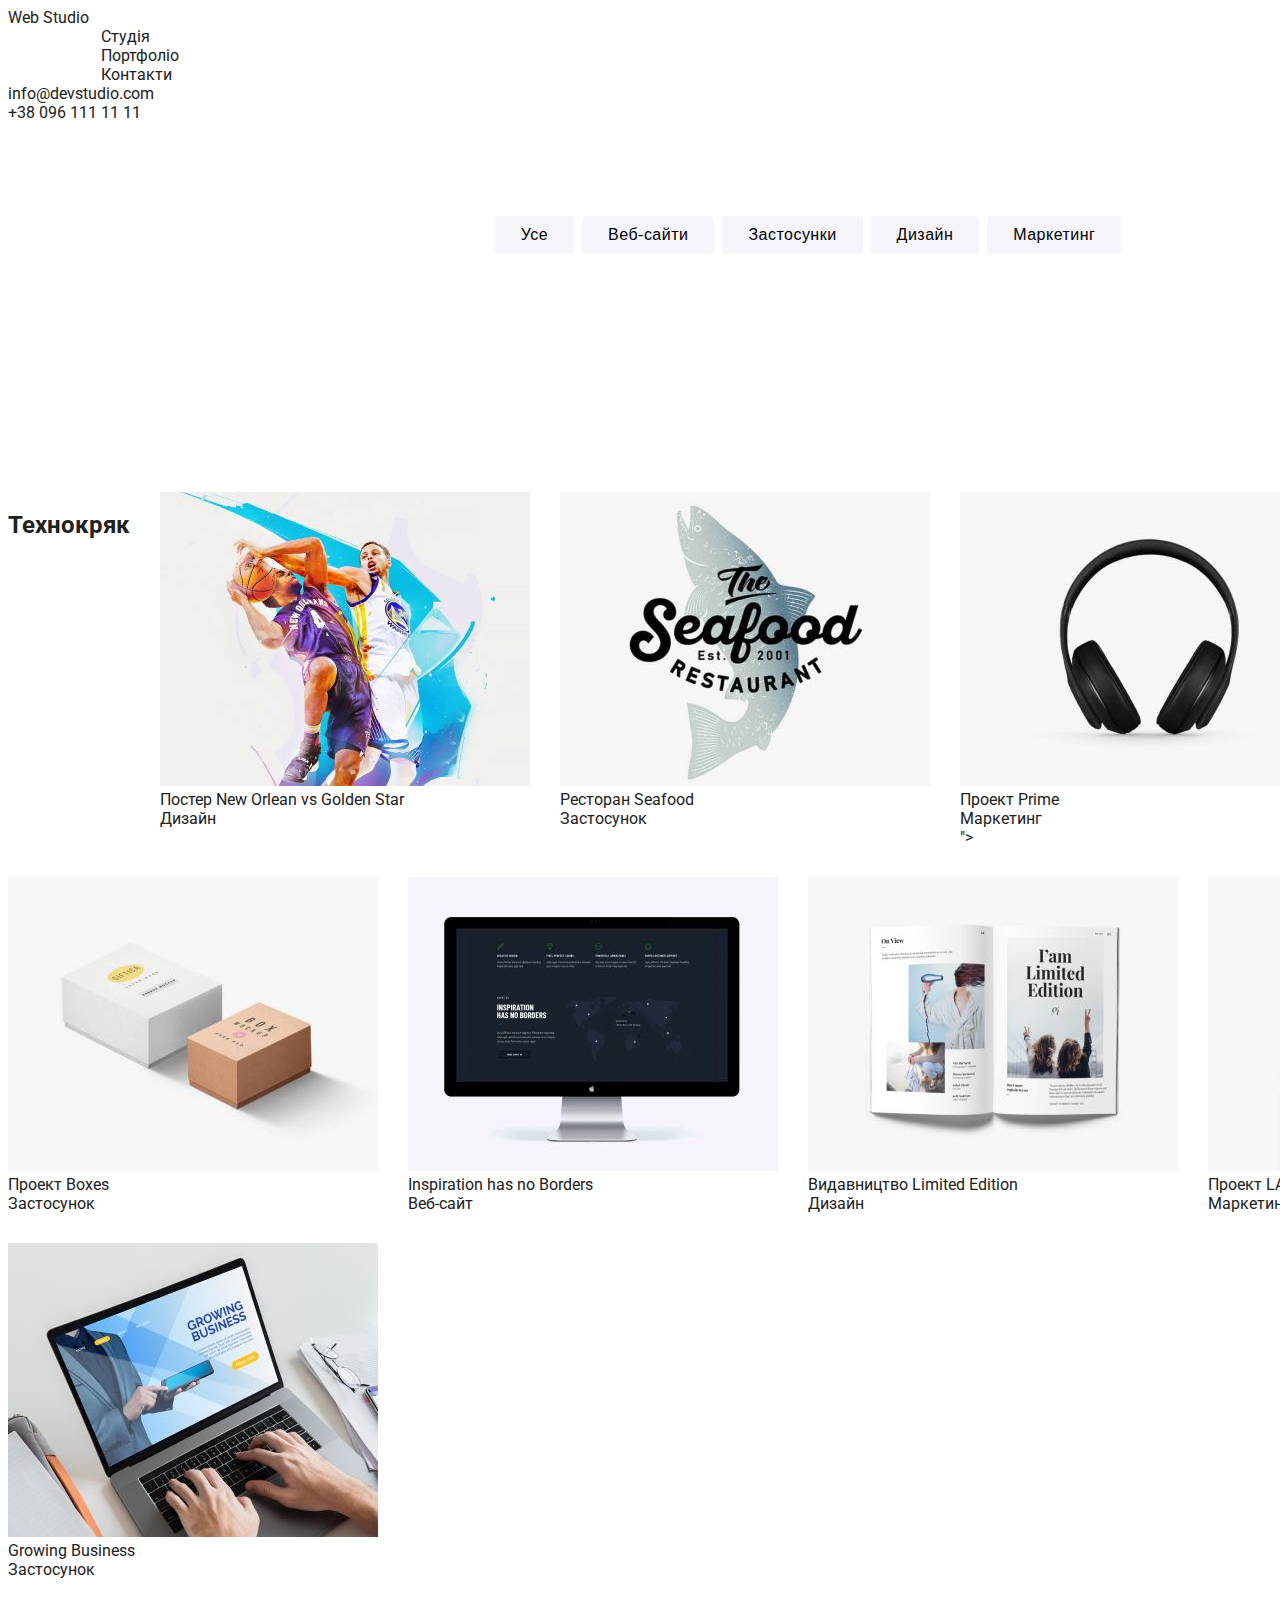
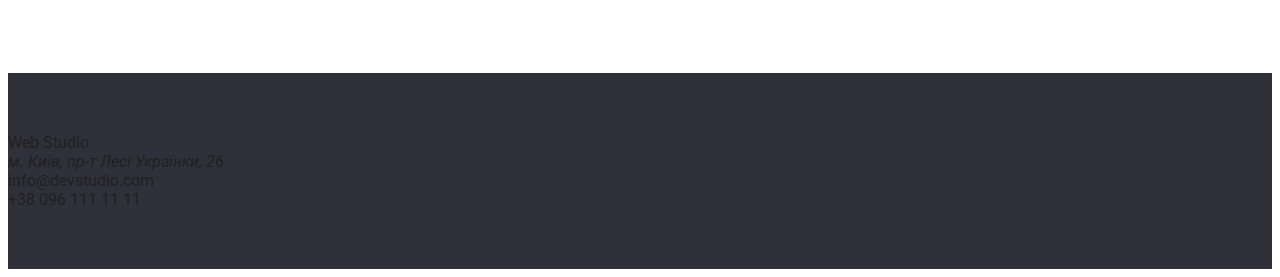
==== portfolio.html @ c40bbb84 "Додає стилі" ====
<!DOCTYPE html>
<html lang="en">
<head>
    <meta charset="UTF-8">
    <meta http-equiv="X-UA-Compatible" content="IE=edge">
    <meta name="viewport" content="width=device-width, initial-scale=1.0">
    <link rel="preconnect" href="https://fonts.googleapis.com">
    <link rel="preconnect" href="https://fonts.gstatic.com" crossorigin>
    <link href="https://fonts.googleapis.com/css2?family=Raleway:wght@700&family=Roboto:wght@400;500;700&display=swap" rel="stylesheet">
    <link rel="stylesheet" href="./style.css"> 
    <title>Portfolio</title>
</head>
<body>
    <!-- Шапка -->
    <head>
        <a href="./"><span>Web</span> Studio</a>
    <nav>
       <ul>
        <li>
            <a href="./">Студія</a>
        </li>
        <li>
            <a href="./portfolio.html">Портфоліо</a>
        </li>
        <li>
            <a href="./">Контакти</a>
        </li>
       </ul>
    </nav>
    <ul>
        <li>
            <a href="">info@devstudio.com</a>
        </li>
        <li>
            <a href="">+38 096 111 11 11</a>
        </li>
    </ul>
    </head>
    <!-- Основне -->
  <main>
    <section>
        <div class="container">
            <ul class="filter">
                <li class="filter-item"> <button type="button" class="filter-btn">Усе</button></li>
                <li class="filter-item"><button type="button"  class="filter-btn">Веб-сайти</button></li> 
                <li class="filter-item"> <button type="button" class="filter-btn">Застосунки</button></li> 
                <li class="filter-item"> <button type="button" class="filter-btn">Дизайн</button></li>
                <li class="filter-item"> <button type="button" class="filter-btn">Маркетинг</button></li>
             </ul>
        </div>
        
       
    </section>
    <section>
        <ul class="examples">
        <li class="examples-link">
          <a href="">
            <img src="" alt="">
            <h2>Технокряк</h2>
            <p></p>
          </a>
            
        </li>
        <li class="examples-link">
           <a href="">
             <img src="./images/basketball.jpg" alt="photo">
             <p>Постер New Orlean vs Golden Star</p>
             <p>Дизайн</p>
            </a>
           
        </li>
        <li class="examples-link">
        <a href=""> 
            <img src="./images/fish.jpg" alt="photo">
            <p>Ресторан Seafood</p>
            <p>Застосунок</p>
        </a>
           
        </li>        
        <li class="examples-link">
           <a href="">
           <img src="./images/headphones.jpg" alt="photo">
           <p>Проект Prime</p>
           <p>Маркетинг</p>"></a>
        </li> 
        <li class="examples-link">
    <a href="">
        <img src="./images/box.jpg" alt="photo">
        <p>Проект Boxes</p>
        <p>Застосунок</p>
    </a>
        </li>
        <li class="examples-link">
            <a href="">
                <img src="./images/laptop.jpg" alt="photo">
            <p>Inspiration has no Borders</p>
            <p>Веб-сайт</p>
            </a>
        </li>
        <li class="examples-link">
           <a href="">
            <img src="./images/book.jpg" alt="photo">
            <p>Видавництво Limited Edition</p>
            <p>Дизайн</p>
           </a>
        </li>
        <li class="examples-link">
            <a href="">
                <img src="./images/sale.jpg" alt="photo">
            <p>Проект LAB</p>
            <p>Маркетинг</p>
            </a>
        </li>
        <li class="examples-link">
            <a href="">
                <img src="./images/laptop2.jpg" alt="photo">
            <p>Growing Business</p>
            <p>Застосунок</p>
            </a>
        </li>
    </ul>
        
    </section>
  </main>
  <!-- Футер -->
  <footer>
    <a href="./"><span>Web</span> Studio</a>
    <address>м. Київ, пр-т Лесі Українки, 26</address>
    <ul>
        
        <li>
            <a href="mail:info@devstudio.com">info@devstudio.com</a>
        </li>
        <li>
            <a href="tel:+380961111111">+38 096 111 11 11</a>
        </li>
    </ul>
</footer>

</body>
</html>
---- style.css ----
:root{
    --accent-color: #2196F3;
    --primary-text-color: #212121;
    --secondary-text-color:#757575;
    --thirdly-text-color: #FFFFFF;
    --background-color:#2F303A;
}
body{
   font-family:"Roboto",sans-serif;
   color: var(--primary-text-color);
  
}
*,
*::before,
*::after{
    box-sizing: border-box;
}
/* скидаємо всі браузерні стилі  */
h1,
h2,
h3,
p,
ul{
    padding: 0;
    margin: 0;
}
a{
    text-decoration: none;
    margin: 0;
    padding: 0;
    color: var(--primary-text-color);
}
ul{
    list-style: none;
}
/* головна сторінка */
section{
    width: 1600px;
    padding-top: 94px;
    padding-bottom: 94px;
}

.container{
  width: 1200px;
  padding-left: 15px;
  padding-right: 15px;
  margin-left: auto;
  margin-right: auto;
}

/* Header */
.container.nav{
    display: flex;
    align-items: center;
}
header{
    padding-top: 24px;
    padding-bottom: 25px;
}
.logo{
    font-family: 'Raleway';
font-style: normal;
font-weight: 700;
font-size: 26px;
line-height: 31px;
/* identical to box height */

letter-spacing: 0.03em;
color: #212121;

}
.nav-link{
    display: flex;
}

.logo span{
color:var(--accent-color) ;
}
nav{
    margin-left: 93px;
}

.nav-link,
.contact-link{
    
font-style: normal;
font-weight: 500;
font-size: 14px;
line-height: 16px;
letter-spacing: 0.02em;

color:var(--primary-text-color);

}

.nav-link:hover,
.nav-link:focus,
.contact-link:hover,
.contact-link:focus{
    color: var(--accent-color);
}

.contacts-link{
    display: flex;
    margin-left: auto;
}
.contact-link{
    color: var(--secondary-text-color);
   
}

/* Hero section */
.hero{
    padding-top: 200px;
    padding-bottom: 200px;
}

.hero, footer{
    background-color: var(--background-color);
}
.hero-title{
    font-style: normal;
    font-weight: 900;
    font-size: 44px;
    line-height: 60px;
/* or 136% */

text-align: center;
letter-spacing: 0.06em;
/* Всі букви мають бути заголовні нижній тег*/
text-transform: uppercase;
color: var(--thirdly-text-color);
}
/* Секція особливості */
.fetures{
display: flex;
justify-content: space-between;
}

.fetures-item{
   width: 270px;
}

/* footer */
footer{
    padding-top: 60px;
    padding-bottom: 60px;
}

/* кнопки фільтру */
.filter{
    display: flex;
    justify-content: center;
    margin-bottom: 50px;
}
.filter-item:not(:last-child){
    margin-right: 8px;
}
.filter-btn{
    border-radius: 4px;
    border: none;
    padding: 6px 26px;
    font-weight: 500;
    font-size: 16px;
    line-height: 26px;
    /* identical to box height, or 162% */

    text-align: center;
    letter-spacing: 0.03em;
    background: #F5F4FA;
}

.filter-btn:hover,
.filter-btn:focus{
    background: var(--accent-color);
    color: var(--thirdly-text-color);
    box-shadow: 0px 3px 1px rgba(0, 0, 0, 0.1), 0px 1px 2px rgba(0, 0, 0, 0.08), 0px 2px 2px rgba(0, 0, 0, 0.12);
}

/* приклади робіт */
.examples{
   margin: -15px;
    display: flex;
    flex-wrap: wrap;
}     

.examples-link{
    width: calc((100%-30px*3)/3) ;
    margin: 15px;
}
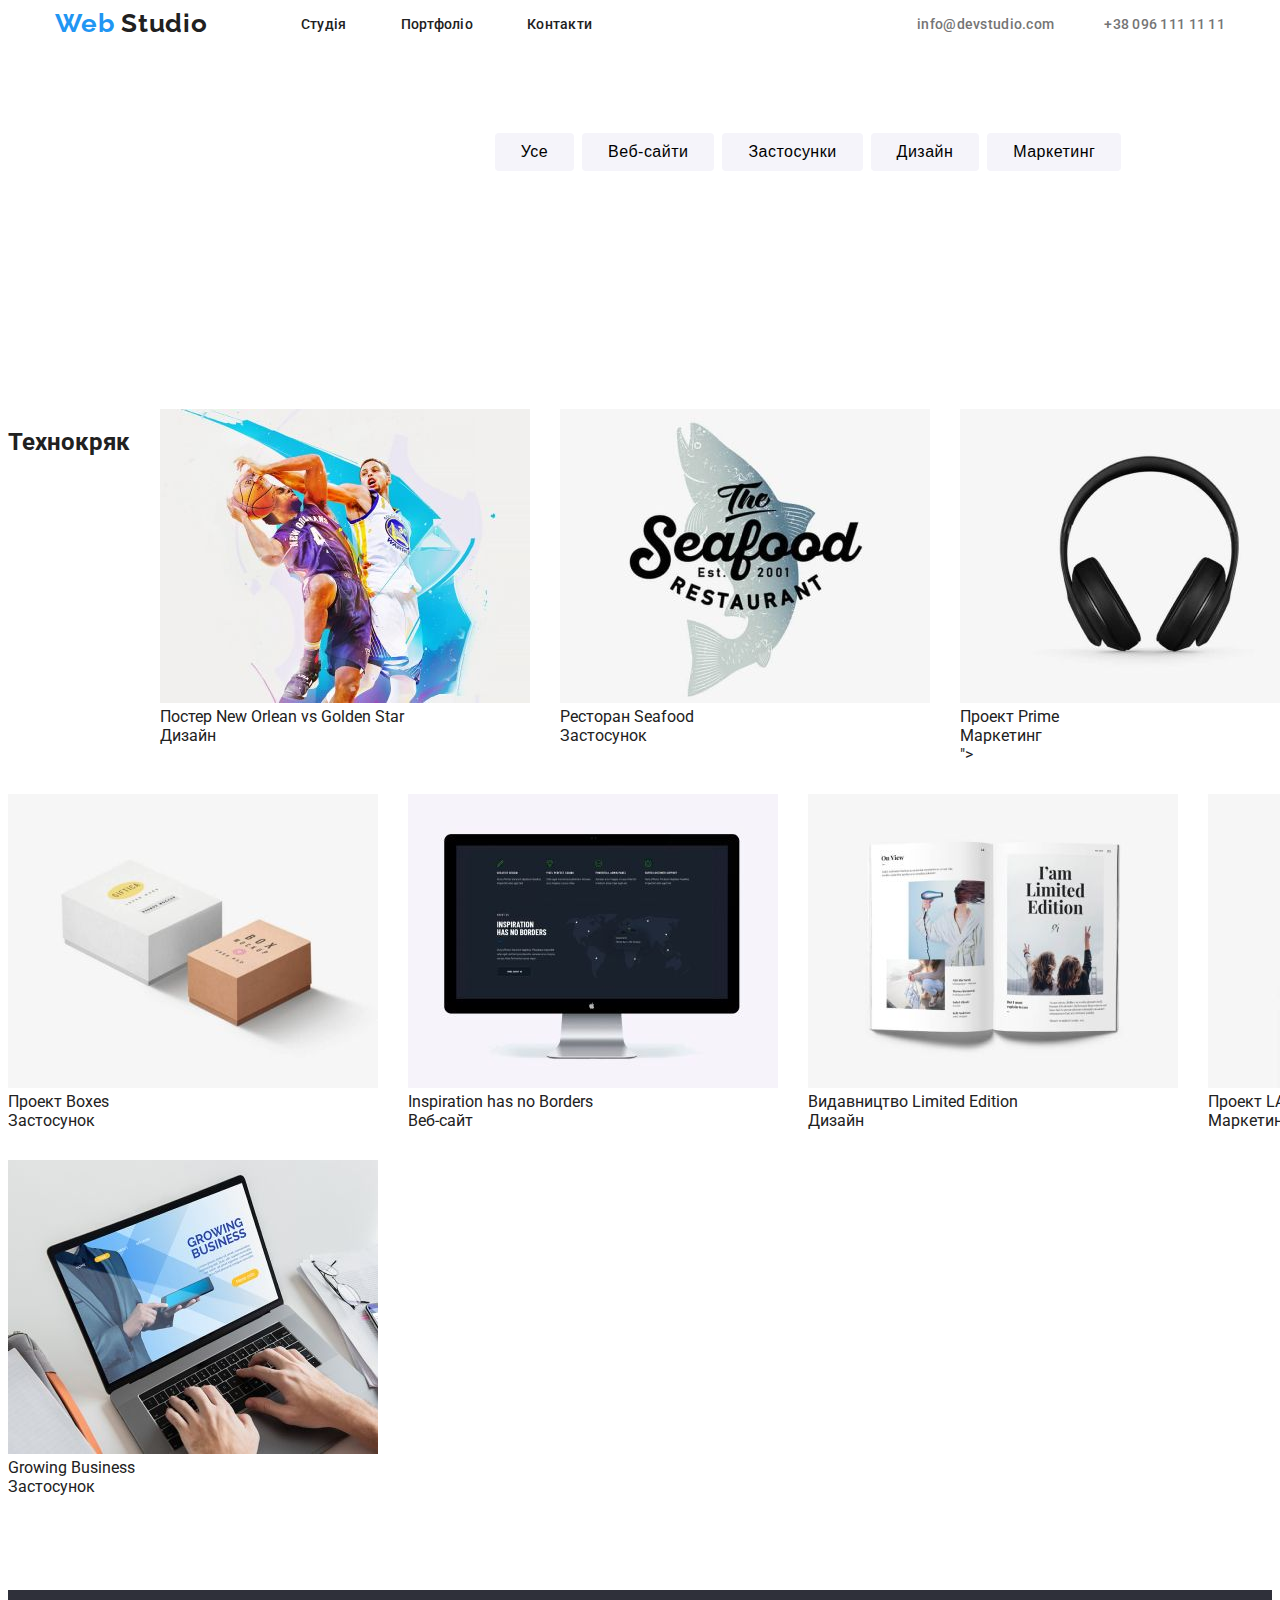
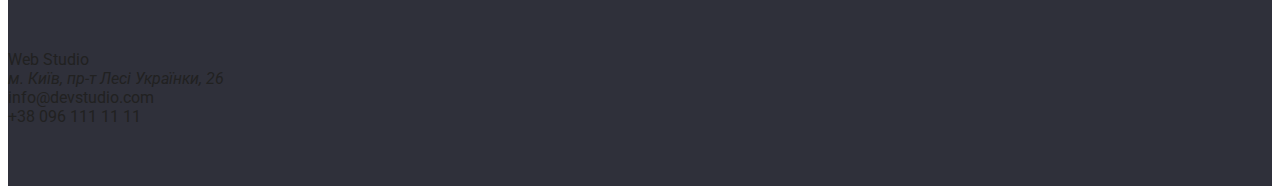
==== commit b2100f77: "Вирівнює елементи портфоліо" ====
--- a/portfolio.html
+++ b/portfolio.html
@@ -12,30 +12,34 @@
 </head>
 <body>
     <!-- Шапка -->
-    <head>
-        <a href="./"><span>Web</span> Studio</a>
-    <nav>
-       <ul>
-        <li>
-            <a href="./">Студія</a>
-        </li>
-        <li>
-            <a href="./portfolio.html">Портфоліо</a>
-        </li>
-        <li>
-            <a href="./">Контакти</a>
-        </li>
-       </ul>
-    </nav>
-    <ul>
-        <li>
-            <a href="">info@devstudio.com</a>
-        </li>
-        <li>
-            <a href="">+38 096 111 11 11</a>
-        </li>
-    </ul>
-    </head>
+    <head class="section header">
+        <div class="container nav">
+         <a class="logo" href="./"><span>Web</span> Studio</a>
+         <nav>
+            <ul class="nav-list">
+             <li class="nav-item">
+                 <a class="nav-link" href="./">Студія</a>
+             </li>
+             <li class="nav-item">
+                 <a class="nav-link" href="./portfolio.html">Портфоліо</a>
+             </li>
+             <li class="nav-item">
+                 <a class="nav-link" href="./">Контакти</a>
+             </li>
+            </ul>
+         </nav>
+         <ul  class="contacts-list">
+             <li class="contact-item">
+                 <a class="contact-link" href="">info@devstudio.com</a>
+             </li>
+             <li class="contact-item">
+                 <a class="contact-link" href="">+38 096 111 11 11</a>
+             </li>
+         </ul>
+    
+     
+        </div>
+     </head>
     <!-- Основне -->
   <main>
     <section>
--- a/style.css
+++ b/style.css
@@ -32,32 +32,37 @@
     color: var(--primary-text-color);
 }
 ul{
+   
     list-style: none;
 }
+
 /* головна сторінка */
-section{
+.section{
     width: 1600px;
-    padding-top: 94px;
-    padding-bottom: 94px;
-}
-
+   padding-top: 94px;
+   padding-bottom: 94px;
+
+}
 .container{
-  width: 1200px;
-  padding-left: 15px;
-  padding-right: 15px;
-  margin-left: auto;
-  margin-right: auto;
-}
-
+    width: 1200px;
+   padding-left: 15px;
+   padding-right: 15px;
+   margin-left: auto;
+   margin-right: auto;
+   
+}
 /* Header */
-.container.nav{
-    display: flex;
-    align-items: center;
-}
-header{
+
+.section.header{
     padding-top: 24px;
     padding-bottom: 25px;
 }
+
+.container.nav{
+    display: flex;
+    align-items: center;
+}
+
 .logo{
     font-family: 'Raleway';
 font-style: normal;
@@ -70,15 +75,23 @@
 color: #212121;
 
 }
-.nav-link{
-    display: flex;
-}
 
 .logo span{
 color:var(--accent-color) ;
 }
+
 nav{
     margin-left: 93px;
+}
+
+.nav-list{
+    display: flex;
+}
+
+/* Задаємо цю властивість всім окрім першого символа */
+.nav-item:not(:first-child){
+    margin-left: 54px;
+
 }
 
 .nav-link,
@@ -101,19 +114,30 @@
     color: var(--accent-color);
 }
 
-.contacts-link{
+.contacts-list{
     display: flex;
     margin-left: auto;
 }
+
+.contact-item:not(:first-child){
+   margin-left: 50px;
+}
+
 .contact-link{
     color: var(--secondary-text-color);
    
 }
+
 
 /* Hero section */
 .hero{
     padding-top: 200px;
     padding-bottom: 200px;
+}
+section{
+    width: 1600px;
+    padding-top: 94px;
+    padding-bottom: 94px;
 }
 
 .hero, footer{
@@ -132,6 +156,7 @@
 text-transform: uppercase;
 color: var(--thirdly-text-color);
 }
+
 /* Секція особливості */
 .fetures{
 display: flex;
@@ -140,6 +165,32 @@
 
 .fetures-item{
    width: 270px;
+}
+
+/* Секція чим ми займаємось */
+.work{
+    display: flex;
+    flex-wrap: wrap;
+   
+
+}
+
+.work-item{
+    width: calc((100%-30px*3)/3) ;
+   
+}
+
+.team{
+    display: flex;
+    flex-wrap: wrap;
+}
+
+.team-members{
+    width: calc((100%-30px*4)/4) ;
+}
+.team-members img{
+    height: 260px;
+    width: 270px;
 }
 
 /* footer */
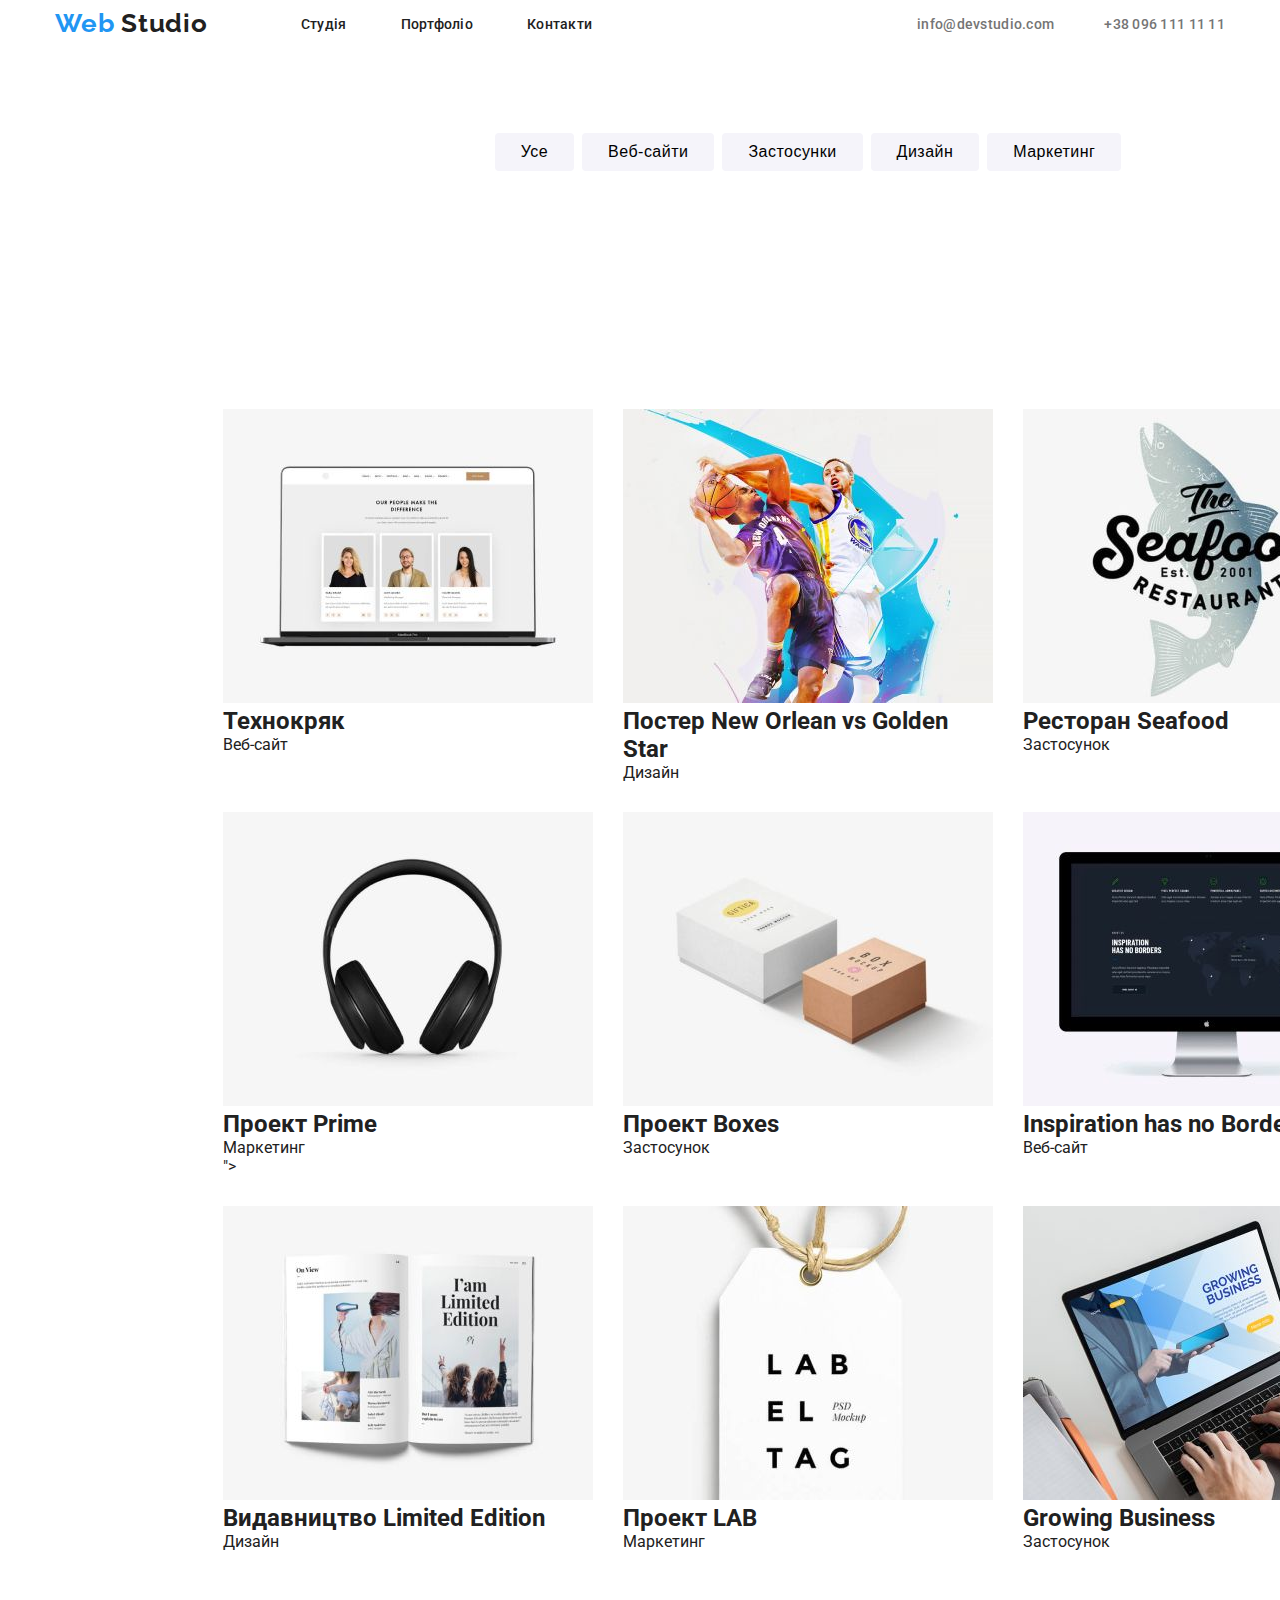
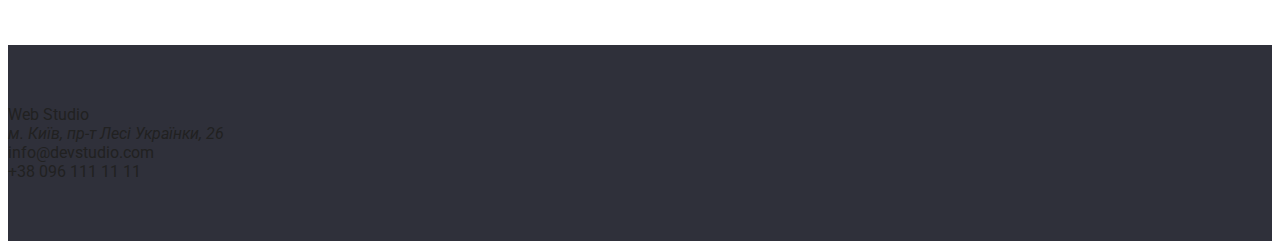
==== commit c36a800a: "Змінює" ====
--- a/portfolio.html
+++ b/portfolio.html
@@ -56,19 +56,20 @@
        
     </section>
     <section>
+        <div class="container">
         <ul class="examples">
         <li class="examples-link">
           <a href="">
-            <img src="" alt="">
+            <img src="./images/notebook.jpg" alt="photo">
             <h2>Технокряк</h2>
-            <p></p>
+            <p>Веб-сайт</p>
           </a>
             
         </li>
         <li class="examples-link">
            <a href="">
              <img src="./images/basketball.jpg" alt="photo">
-             <p>Постер New Orlean vs Golden Star</p>
+             <h2>Постер New Orlean vs Golden Star</h2>
              <p>Дизайн</p>
             </a>
            
@@ -76,7 +77,7 @@
         <li class="examples-link">
         <a href=""> 
             <img src="./images/fish.jpg" alt="photo">
-            <p>Ресторан Seafood</p>
+            <h2>Ресторан Seafood</h2>
             <p>Застосунок</p>
         </a>
            
@@ -84,45 +85,46 @@
         <li class="examples-link">
            <a href="">
            <img src="./images/headphones.jpg" alt="photo">
-           <p>Проект Prime</p>
+           <h2>Проект Prime</h2>
            <p>Маркетинг</p>"></a>
         </li> 
         <li class="examples-link">
     <a href="">
         <img src="./images/box.jpg" alt="photo">
-        <p>Проект Boxes</p>
+        <h2>Проект Boxes</h2>
         <p>Застосунок</p>
     </a>
         </li>
         <li class="examples-link">
             <a href="">
                 <img src="./images/laptop.jpg" alt="photo">
-            <p>Inspiration has no Borders</p>
+            <h2>Inspiration has no Borders</h2>
             <p>Веб-сайт</p>
             </a>
         </li>
         <li class="examples-link">
            <a href="">
             <img src="./images/book.jpg" alt="photo">
-            <p>Видавництво Limited Edition</p>
+           <h2> Видавництво Limited Edition</h2>
             <p>Дизайн</p>
            </a>
         </li>
         <li class="examples-link">
             <a href="">
                 <img src="./images/sale.jpg" alt="photo">
-            <p>Проект LAB</p>
+            <h2>Проект LAB</h2>
             <p>Маркетинг</p>
             </a>
         </li>
         <li class="examples-link">
             <a href="">
                 <img src="./images/laptop2.jpg" alt="photo">
-            <p>Growing Business</p>
+            <h2>Growing Business</h2>
             <p>Застосунок</p>
             </a>
         </li>
     </ul>
+</div>
         
     </section>
   </main>
--- a/style.css
+++ b/style.css
@@ -47,9 +47,10 @@
     width: 1200px;
    padding-left: 15px;
    padding-right: 15px;
-   margin-left: auto;
+  
+    margin-left: auto;
    margin-right: auto;
-   
+
 }
 /* Header */
 
@@ -171,22 +172,26 @@
 .work{
     display: flex;
     flex-wrap: wrap;
+    margin: -15px;
    
 
 }
 
 .work-item{
-    width: calc((100%-30px*3)/3) ;
+    width: calc((100% - 30px * 3) / 3) ;
+    margin: 15px;
    
 }
 
 .team{
     display: flex;
     flex-wrap: wrap;
+    margin: -15px;
 }
 
 .team-members{
-    width: calc((100%-30px*4)/4) ;
+    width: calc((100% - 30px * 4) / 4) ;
+    margin: 15px;
 }
 .team-members img{
     height: 260px;
@@ -237,6 +242,6 @@
 }     
 
 .examples-link{
-    width: calc((100%-30px*3)/3) ;
+    width: calc((100% - 30px * 3) / 3) ;
     margin: 15px;
 }
